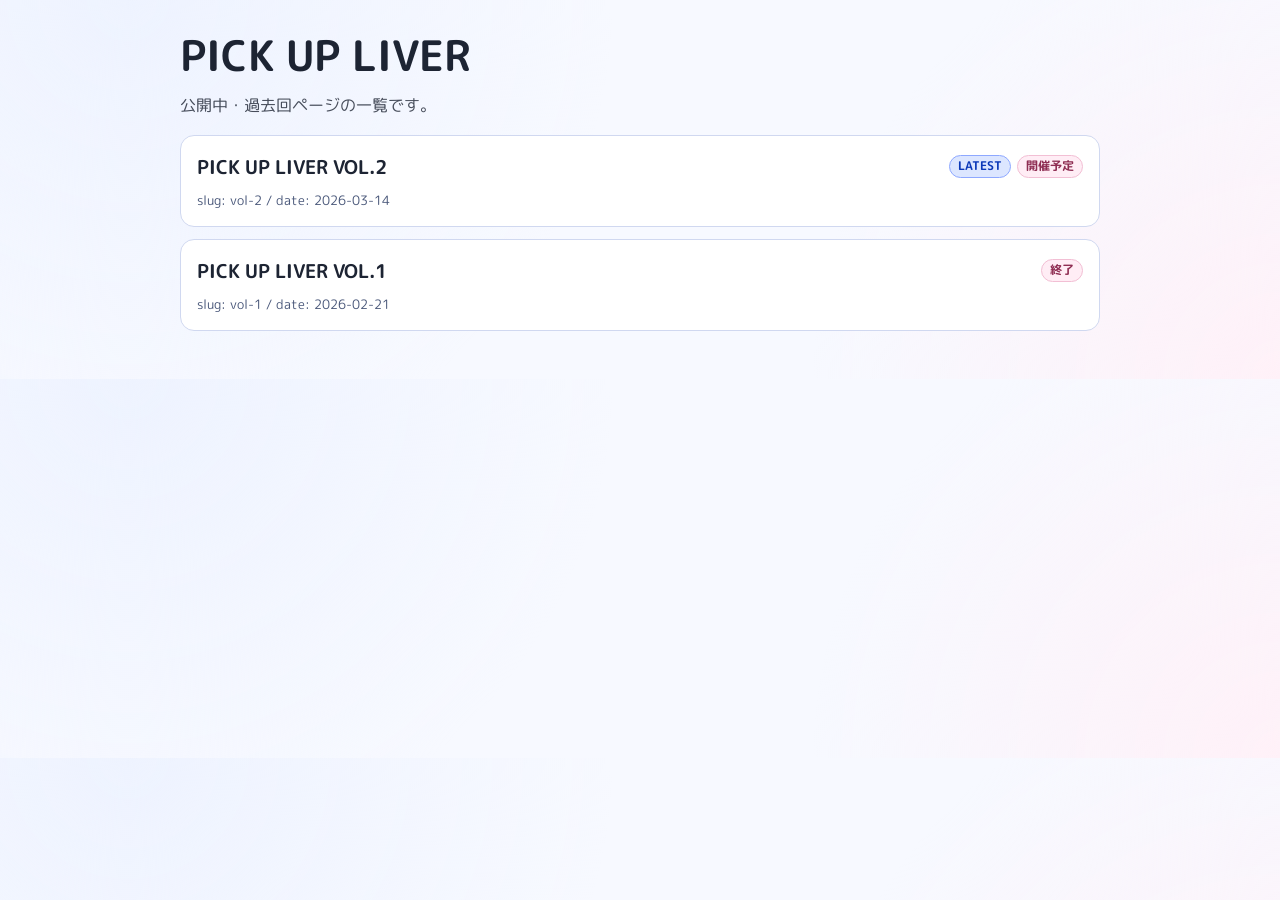
==== events/index.html @ 48c3b303 "feat: restructure site for multi-episode operation and add vol.2" ====
<!doctype html>
<html lang="ja">
  <head>
    <meta charset="UTF-8" />
    <meta name="viewport" content="width=device-width, initial-scale=1.0" />
    <meta name="description" content="PICK UP LIVER の各回アーカイブ一覧" />
    <title>PICK UP LIVER Episodes</title>
    <style>
      :root {
        --bg: #f7f9ff;
        --card: #ffffff;
        --ink: #1d2433;
        --line: #d0d8f0;
        --accent: #2d6bff;
      }
      * { box-sizing: border-box; }
      body {
        margin: 0;
        color: var(--ink);
        font-family: "M PLUS Rounded 1c", "Hiragino Kaku Gothic ProN", sans-serif;
        background: radial-gradient(circle at 10% 0%, #eef3ff, transparent 40%), radial-gradient(circle at 100% 100%, #fff1f8, transparent 35%), var(--bg);
      }
      .wrap {
        width: min(920px, calc(100% - 32px));
        margin: 24px auto 48px;
      }
      h1 {
        margin: 0 0 8px;
        font-size: clamp(1.8rem, 4vw, 2.6rem);
      }
      .lead {
        margin: 0 0 18px;
        opacity: 0.8;
      }
      .archive-list {
        list-style: none;
        margin: 0;
        padding: 0;
        display: grid;
        gap: 12px;
      }
      .archive-item {
        background: var(--card);
        border: 1px solid var(--line);
        border-radius: 14px;
        overflow: hidden;
      }
      .archive-link {
        display: block;
        color: inherit;
        text-decoration: none;
        padding: 16px;
      }
      .archive-link:hover {
        background: #f5f8ff;
      }
      .archive-head {
        display: flex;
        gap: 10px;
        align-items: center;
        justify-content: space-between;
      }
      .archive-head h2 {
        margin: 0;
        font-size: clamp(1rem, 2.5vw, 1.2rem);
      }
      .badge-row {
        display: flex;
        gap: 6px;
      }
      .badge {
        border-radius: 999px;
        padding: 2px 8px;
        font-size: 0.72rem;
        font-weight: 700;
        border: 1px solid #b9c8f3;
        background: #eaf0ff;
      }
      .badge.latest {
        border-color: #8ea8ff;
        background: #dce6ff;
        color: #0b38b8;
      }
      .badge.state {
        border-color: #f2bfd4;
        background: #ffedf5;
        color: #8f2e53;
      }
      .archive-meta {
        margin: 10px 0 0;
        font-size: 0.84rem;
        color: #4a587a;
      }
      .error {
        margin: 12px 0 0;
        color: #a1282e;
        font-weight: 700;
      }
    </style>
    <link rel="preconnect" href="https://fonts.googleapis.com" />
    <link rel="preconnect" href="https://fonts.gstatic.com" crossorigin />
    <link href="https://fonts.googleapis.com/css2?family=M+PLUS+Rounded+1c:wght@400;700;800;900&display=swap" rel="stylesheet" />
  </head>
  <body>
    <main class="wrap">
      <h1>PICK UP LIVER</h1>
      <p class="lead">公開中・過去回ページの一覧です。</p>
      <ul id="events-list" class="archive-list"></ul>
      <p id="events-error" class="error" hidden></p>
    </main>
    <script src="/src/scripts/events-index.js"></script>
  </body>
</html>
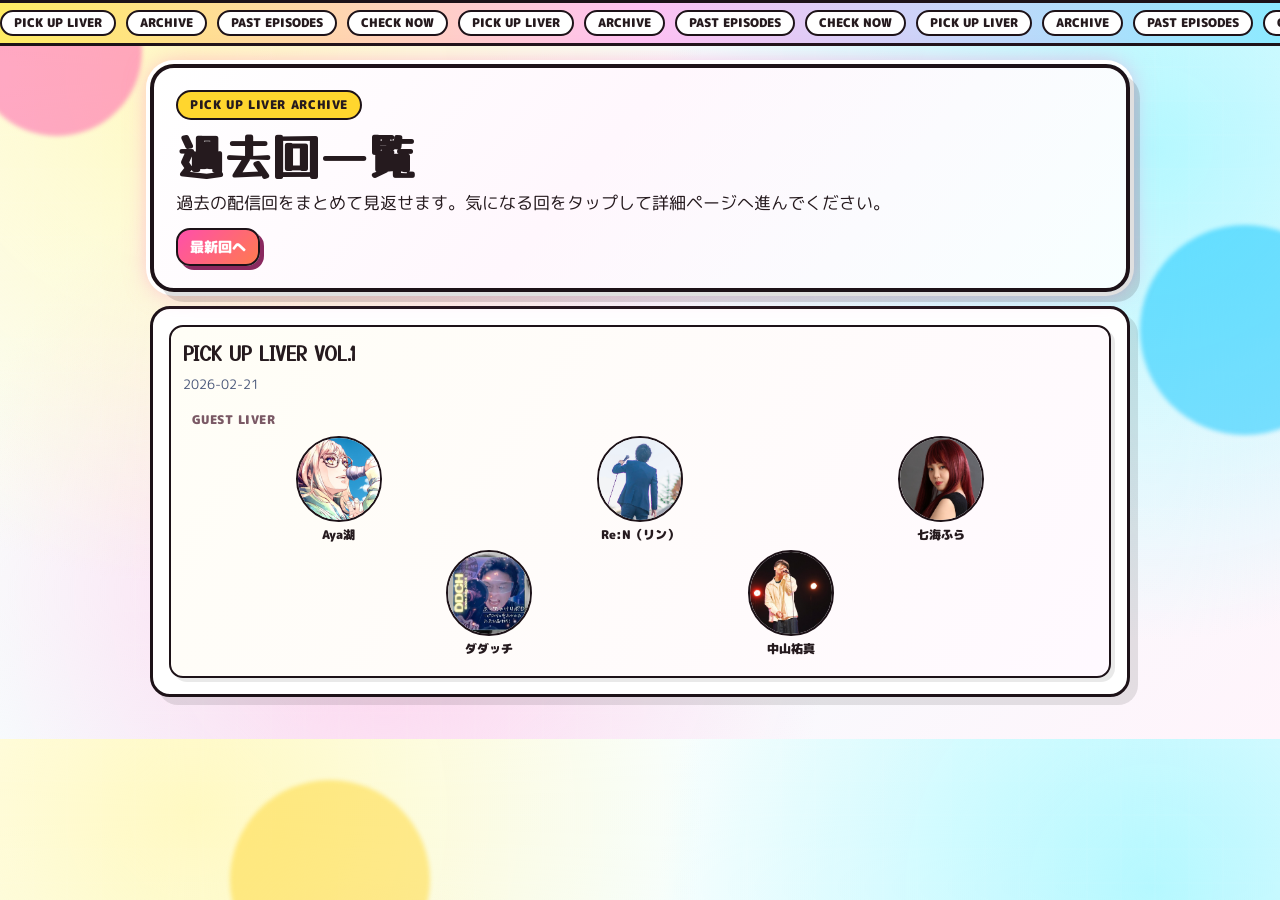
==== commit 4aeb473d: "feat: polish archive page UI and episode navigation" ====
--- a/events/index.html
+++ b/events/index.html
@@ -4,110 +4,402 @@
     <meta charset="UTF-8" />
     <meta name="viewport" content="width=device-width, initial-scale=1.0" />
     <meta name="description" content="PICK UP LIVER の各回アーカイブ一覧" />
-    <title>PICK UP LIVER Episodes</title>
+    <title>PICK UP LIVER 過去回一覧</title>
     <style>
       :root {
-        --bg: #f7f9ff;
-        --card: #ffffff;
-        --ink: #1d2433;
-        --line: #d0d8f0;
-        --accent: #2d6bff;
-      }
+        --bg1: #fff9c2;
+        --bg2: #b5f8ff;
+        --bg3: #ffd2ed;
+        --ink: #251a1e;
+        --line: #1d1218;
+        --card: #fff;
+      }
+
       * { box-sizing: border-box; }
+
       body {
         margin: 0;
         color: var(--ink);
         font-family: "M PLUS Rounded 1c", "Hiragino Kaku Gothic ProN", sans-serif;
-        background: radial-gradient(circle at 10% 0%, #eef3ff, transparent 40%), radial-gradient(circle at 100% 100%, #fff1f8, transparent 35%), var(--bg);
-      }
+        background:
+          radial-gradient(circle at 15% 10%, var(--bg1), transparent 40%),
+          radial-gradient(circle at 90% 20%, var(--bg2), transparent 38%),
+          radial-gradient(circle at 30% 80%, var(--bg3), transparent 42%),
+          linear-gradient(140deg, #fffefa 0%, #f4feff 50%, #fff4fb 100%);
+        overflow-x: hidden;
+      }
+
+      .noise {
+        position: fixed;
+        inset: 0;
+        pointer-events: none;
+        opacity: 0.03;
+        background-image: radial-gradient(#000 0.5px, transparent 0.5px);
+        background-size: 4px 4px;
+        z-index: -5;
+      }
+
+      .flash-grid {
+        position: fixed;
+        inset: 0;
+        pointer-events: none;
+        background-image: linear-gradient(#ffffff00 95%, #ffffff55 95%), linear-gradient(90deg, #ffffff00 95%, #ffffff55 95%);
+        background-size: 34px 34px;
+        opacity: 0.16;
+        mix-blend-mode: soft-light;
+        z-index: -4;
+      }
+
+      .orb {
+        position: fixed;
+        border-radius: 999px;
+        filter: blur(2px);
+        opacity: 0.48;
+        z-index: -2;
+      }
+
+      .orb-a {
+        width: 170px;
+        height: 170px;
+        background: #ff4fab;
+        top: -34px;
+        left: -28px;
+      }
+
+      .orb-b {
+        width: 210px;
+        height: 210px;
+        background: #00c2ff;
+        right: -70px;
+        top: 25%;
+      }
+
+      .orb-c {
+        width: 200px;
+        height: 200px;
+        background: #ffd62e;
+        left: 18%;
+        bottom: -80px;
+      }
+
+      .marquee-wrap {
+        width: 100%;
+        border-top: 3px solid var(--line);
+        border-bottom: 3px solid var(--line);
+        background: linear-gradient(90deg, #ffec64 0%, #ffc1f3 50%, #8ceaff 100%);
+        overflow: hidden;
+      }
+
+      .marquee-track {
+        display: flex;
+        gap: 10px;
+        width: max-content;
+        padding: 7px 0;
+        animation: marquee 24s linear infinite;
+      }
+
+      .marquee-track span {
+        border: 2px solid var(--line);
+        border-radius: 999px;
+        background: #fff;
+        padding: 2px 12px;
+        font-size: 0.78rem;
+        font-weight: 900;
+        white-space: nowrap;
+      }
+
       .wrap {
-        width: min(920px, calc(100% - 32px));
-        margin: 24px auto 48px;
-      }
+        width: min(980px, calc(100% - 28px));
+        margin: 18px auto 42px;
+        display: grid;
+        gap: 14px;
+      }
+
+      h1,
+      h2 {
+        font-family: "Yusei Magic", "M PLUS Rounded 1c", sans-serif;
+      }
+
+      .hero-card {
+        background: linear-gradient(130deg, #fff 0%, #fff7fd 45%, #f7ffff 100%);
+        border: 4px solid var(--line);
+        border-radius: 24px;
+        padding: 22px;
+        position: relative;
+        box-shadow: 10px 10px 0 #00000020, 0 0 0 4px #ffffff, 0 0 24px #ff70c182;
+      }
+
+      .kicker {
+        margin: 0;
+        display: inline-block;
+        background: #ffd62e;
+        border: 2px solid var(--line);
+        border-radius: 999px;
+        padding: 4px 12px;
+        font-weight: 900;
+        letter-spacing: 0.05em;
+        font-size: 0.78rem;
+      }
+
       h1 {
-        margin: 0 0 8px;
-        font-size: clamp(1.8rem, 4vw, 2.6rem);
-      }
+        margin: 10px 0 8px;
+        font-size: clamp(1.8rem, 5.4vw, 3rem);
+        line-height: 1.08;
+      }
+
       .lead {
-        margin: 0 0 18px;
-        opacity: 0.8;
-      }
+        margin: 0;
+        font-size: clamp(0.95rem, 2.2vw, 1.08rem);
+        line-height: 1.5;
+      }
+
+      .hero-actions {
+        margin-top: 12px;
+        display: flex;
+        gap: 10px;
+        flex-wrap: wrap;
+      }
+
+      .btn {
+        display: inline-flex;
+        align-items: center;
+        justify-content: center;
+        text-decoration: none;
+        border: 2px solid var(--line);
+        border-radius: 14px;
+        padding: 8px 12px;
+        font-size: 0.9rem;
+        font-weight: 900;
+        line-height: 1.25;
+      }
+
+      .btn-latest {
+        background: linear-gradient(135deg, #ff4fab 0%, #ff7a4f 100%);
+        color: #fff;
+        box-shadow: 4px 4px 0 #8a295f;
+      }
+
+      .btn-archive {
+        background: #fff;
+        color: var(--ink);
+        box-shadow: 4px 4px 0 #4b6e7f;
+      }
+
+      .list-card {
+        background: var(--card);
+        border: 3px solid var(--line);
+        border-radius: 20px;
+        padding: 16px;
+        box-shadow: 8px 8px 0 #0000001a;
+      }
+
       .archive-list {
         list-style: none;
         margin: 0;
         padding: 0;
         display: grid;
-        gap: 12px;
-      }
+        gap: 10px;
+      }
+
       .archive-item {
-        background: var(--card);
-        border: 1px solid var(--line);
+        border: 2px solid var(--line);
         border-radius: 14px;
+        background: linear-gradient(125deg, #fffef6 0%, #fff9ff 100%);
         overflow: hidden;
-      }
+        box-shadow: 4px 4px 0 #00000016;
+      }
+
       .archive-link {
         display: block;
         color: inherit;
         text-decoration: none;
-        padding: 16px;
-      }
+        padding: 12px;
+      }
+
       .archive-link:hover {
-        background: #f5f8ff;
-      }
+        background: linear-gradient(125deg, #fff5d0 0%, #ecfdff 100%);
+      }
+
       .archive-head {
         display: flex;
         gap: 10px;
-        align-items: center;
+        align-items: flex-start;
         justify-content: space-between;
       }
+
       .archive-head h2 {
         margin: 0;
         font-size: clamp(1rem, 2.5vw, 1.2rem);
       }
+
       .badge-row {
         display: flex;
         gap: 6px;
-      }
+        flex-wrap: wrap;
+        justify-content: flex-end;
+      }
+
       .badge {
         border-radius: 999px;
         padding: 2px 8px;
-        font-size: 0.72rem;
-        font-weight: 700;
-        border: 1px solid #b9c8f3;
-        background: #eaf0ff;
-      }
+        font-size: 0.7rem;
+        font-weight: 900;
+        border: 2px solid var(--line);
+        background: #fff;
+      }
+
       .badge.latest {
-        border-color: #8ea8ff;
         background: #dce6ff;
         color: #0b38b8;
       }
+
       .badge.state {
-        border-color: #f2bfd4;
         background: #ffedf5;
         color: #8f2e53;
       }
+
       .archive-meta {
-        margin: 10px 0 0;
-        font-size: 0.84rem;
+        margin: 8px 0 0;
+        font-size: 0.82rem;
         color: #4a587a;
       }
+
+      .guest-preview {
+        margin-top: 10px;
+        border-radius: 12px;
+        padding: 8px 9px;
+      }
+
+      .guest-heading {
+        margin: 0 0 7px;
+        font-size: 0.72rem;
+        font-weight: 900;
+        letter-spacing: 0.04em;
+        color: #7a5965;
+      }
+
+      .guest-rows {
+        display: grid;
+        gap: 8px;
+      }
+
+      .guest-row {
+        display: flex;
+        gap: 8px;
+      }
+
+      .guest-row.is-centered {
+        justify-content: center;
+      }
+
+      .guest-item {
+        flex: 0 0 calc((100% - 16px) / 3);
+        max-width: calc((100% - 16px) / 3);
+        text-align: center;
+      }
+
+      .guest-avatar {
+        width: min(86px, 100%);
+        aspect-ratio: 1 / 1;
+        border-radius: 999px;
+        border: 2px solid var(--line);
+        object-fit: cover;
+        display: block;
+        margin: 0 auto;
+        background: #fff;
+      }
+
+      .guest-avatar-fallback {
+        background: linear-gradient(140deg, #fff6c9 0%, #ffe4f4 100%);
+      }
+
+      .guest-name {
+        margin: 5px 0 0;
+        font-size: 0.76rem;
+        font-weight: 900;
+        line-height: 1.25;
+        overflow-wrap: anywhere;
+      }
+
       .error {
         margin: 12px 0 0;
         color: #a1282e;
-        font-weight: 700;
+        font-weight: 900;
+      }
+
+      @keyframes marquee {
+        0% { transform: translateX(0); }
+        100% { transform: translateX(-50%); }
+      }
+
+      @media (max-width: 640px) {
+        .hero-card {
+          padding: 18px;
+        }
+
+        .archive-link {
+          padding: 10px;
+        }
+
+        .archive-head {
+          flex-direction: column;
+          gap: 8px;
+        }
+
+        .badge-row {
+          justify-content: flex-start;
+        }
+
+        .btn {
+          width: 100%;
+        }
+
+        .guest-item {
+          flex-basis: calc((100% - 12px) / 3);
+          max-width: calc((100% - 12px) / 3);
+        }
+
+        .guest-avatar {
+          width: min(72px, 100%);
+        }
       }
     </style>
     <link rel="preconnect" href="https://fonts.googleapis.com" />
     <link rel="preconnect" href="https://fonts.gstatic.com" crossorigin />
-    <link href="https://fonts.googleapis.com/css2?family=M+PLUS+Rounded+1c:wght@400;700;800;900&display=swap" rel="stylesheet" />
+    <link href="https://fonts.googleapis.com/css2?family=M+PLUS+Rounded+1c:wght@400;700;800;900&family=Yusei+Magic&display=swap" rel="stylesheet" />
   </head>
   <body>
+    <div class="noise"></div>
+    <div class="flash-grid" aria-hidden="true"></div>
+    <div class="orb orb-a" aria-hidden="true"></div>
+    <div class="orb orb-b" aria-hidden="true"></div>
+    <div class="orb orb-c" aria-hidden="true"></div>
+
+    <div class="marquee-wrap" aria-hidden="true">
+      <div class="marquee-track">
+        <span>PICK UP LIVER</span><span>ARCHIVE</span><span>PAST EPISODES</span><span>CHECK NOW</span>
+        <span>PICK UP LIVER</span><span>ARCHIVE</span><span>PAST EPISODES</span><span>CHECK NOW</span>
+        <span>PICK UP LIVER</span><span>ARCHIVE</span><span>PAST EPISODES</span><span>CHECK NOW</span>
+        <span>PICK UP LIVER</span><span>ARCHIVE</span><span>PAST EPISODES</span><span>CHECK NOW</span>
+      </div>
+    </div>
+
     <main class="wrap">
-      <h1>PICK UP LIVER</h1>
-      <p class="lead">公開中・過去回ページの一覧です。</p>
-      <ul id="events-list" class="archive-list"></ul>
-      <p id="events-error" class="error" hidden></p>
+      <section class="hero-card">
+        <p class="kicker">PICK UP LIVER ARCHIVE</p>
+        <h1>過去回一覧</h1>
+        <p class="lead">過去の配信回をまとめて見返せます。気になる回をタップして詳細ページへ進んでください。</p>
+        <div class="hero-actions">
+          <a class="btn btn-latest" href="/">最新回へ</a>
+        </div>
+      </section>
+
+      <section class="list-card">
+        <ul id="events-list" class="archive-list"></ul>
+        <p id="events-error" class="error" hidden></p>
+      </section>
     </main>
+
     <script src="/src/scripts/events-index.js"></script>
   </body>
 </html>
